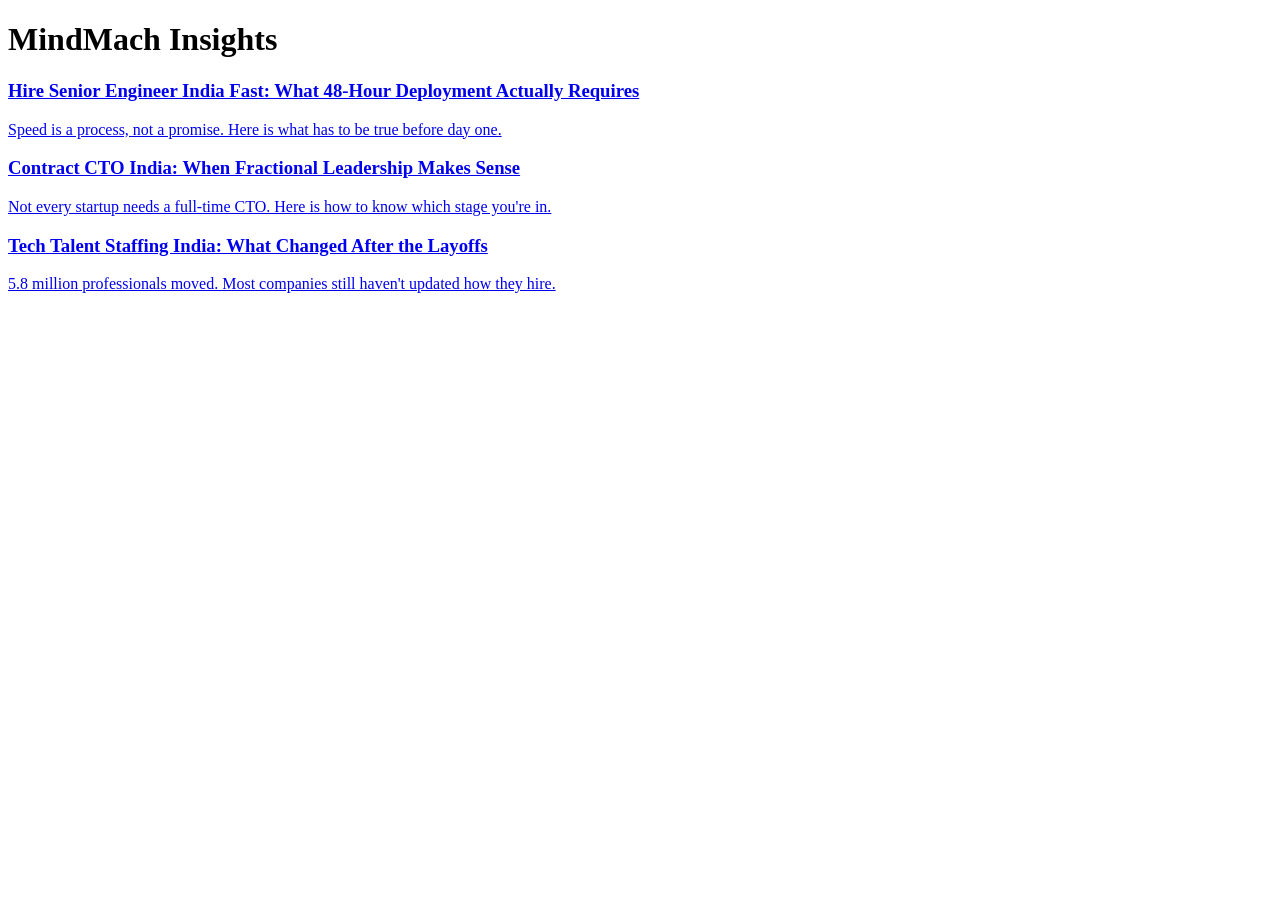
==== site/insights/index.html @ 14e053f3 "Auto-build insights pages" ====
<!DOCTYPE html>
<html lang="en"><head>
<meta charset="UTF-8"><meta name="viewport" content="width=device-width, initial-scale=1.0">
<title>Insights | MindMach</title>
</head><body>
<h1>MindMach Insights</h1>
<a href="/insights/hire-senior-engineer-india-fast.html"><h3>Hire Senior Engineer India Fast: What 48-Hour Deployment Actually Requires</h3><p>Speed is a process, not a promise. Here is what has to be true before day one.</p></a><a href="/insights/contract-cto-india.html"><h3>Contract CTO India: When Fractional Leadership Makes Sense</h3><p>Not every startup needs a full-time CTO. Here is how to know which stage you're in.</p></a><a href="/insights/tech-talent-staffing-india.html"><h3>Tech Talent Staffing India: What Changed After the Layoffs</h3><p>5.8 million professionals moved. Most companies still haven't updated how they hire.</p></a>
</body></html>
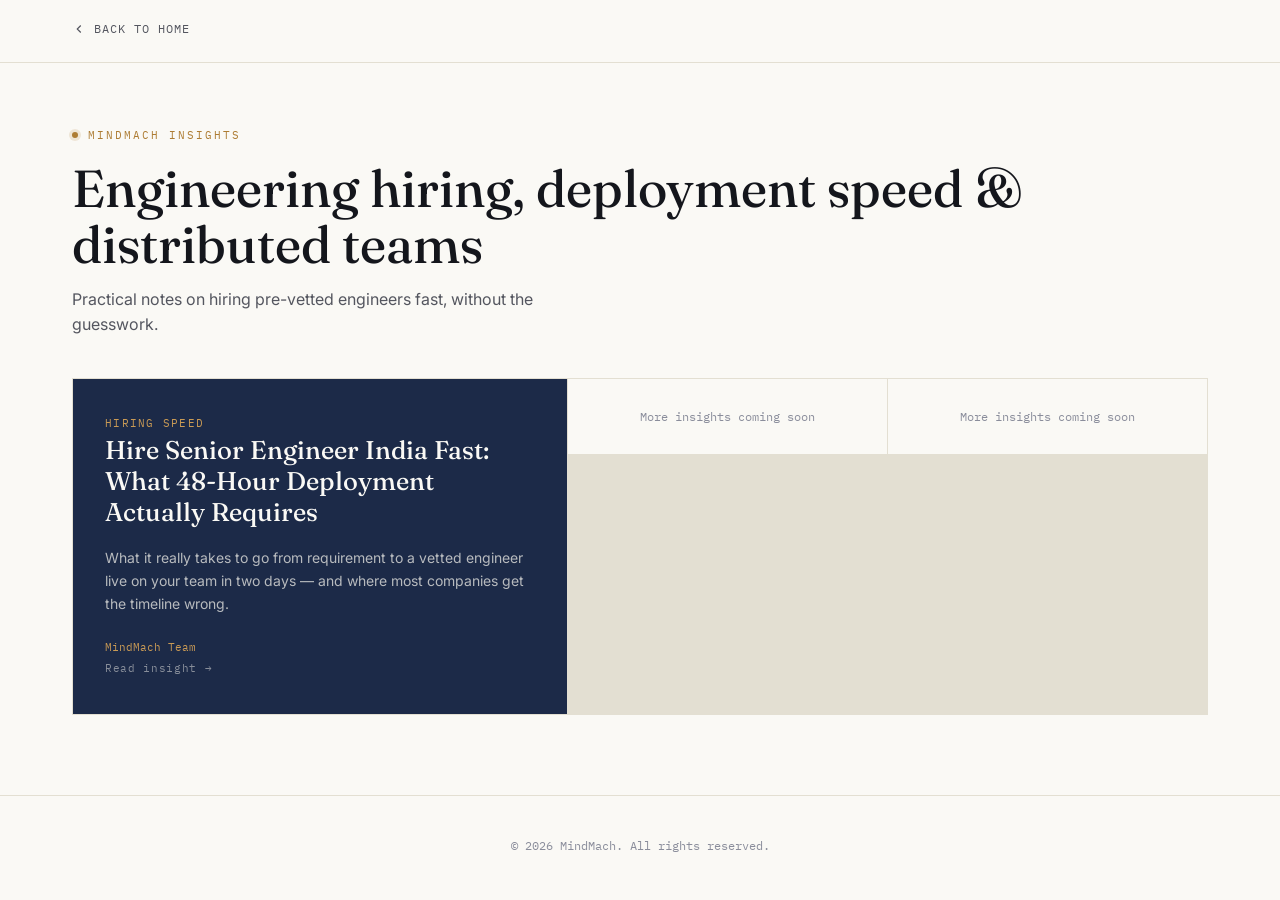
==== commit 97a22941: "Enhance index.html with meta tags and styles Added meta tags for description and preconnect links, a" ====
--- a/site/insights/index.html
+++ b/site/insights/index.html
@@ -1,8 +1,109 @@
 <!DOCTYPE html>
-<html lang="en"><head>
-<meta charset="UTF-8"><meta name="viewport" content="width=device-width, initial-scale=1.0">
+<html lang="en">
+<head>
+<meta charset="UTF-8">
+<meta name="viewport" content="width=device-width, initial-scale=1.0">
 <title>Insights | MindMach</title>
-</head><body>
-<h1>MindMach Insights</h1>
-<a href="/insights/hire-senior-engineer-india-fast.html"><h3>Hire Senior Engineer India Fast: What 48-Hour Deployment Actually Requires</h3><p>Speed is a process, not a promise. Here is what has to be true before day one.</p></a><a href="/insights/contract-cto-india.html"><h3>Contract CTO India: When Fractional Leadership Makes Sense</h3><p>Not every startup needs a full-time CTO. Here is how to know which stage you're in.</p></a><a href="/insights/tech-talent-staffing-india.html"><h3>Tech Talent Staffing India: What Changed After the Layoffs</h3><p>5.8 million professionals moved. Most companies still haven't updated how they hire.</p></a>
-</body></html>
+<meta name="description" content="Insights on engineering hiring, deployment speed, and building distributed teams from MindMach.">
+<link rel="preconnect" href="https://fonts.googleapis.com">
+<link rel="preconnect" href="https://fonts.gstatic.com" crossorigin>
+<link href="https://fonts.googleapis.com/css2?family=Fraunces:opsz,wght@9..144,340;9..144,460;9..144,560;9..144,650&family=Inter:wght@400;500;600&family=IBM+Plex+Mono:wght@400;500&display=swap" rel="stylesheet">
+<style>
+:root{
+  --paper:#FAF9F5; --paper-alt:#F1EEE5; --ink:#14161C; --ink-soft:#54565F;
+  --line:#E3DFD2; --navy:#1C2A48; --navy-dim:#33436A; --brass:#AD7C33;
+  --brass-soft:#C99A55; --mist:#8A8D9B; --radius:2px;
+}
+*{box-sizing:border-box; margin:0; padding:0;}
+html{scroll-behavior:smooth;}
+body{background:var(--paper); color:var(--ink); font-family:'Inter',sans-serif; font-size:16px; line-height:1.6;}
+a{color:inherit; text-decoration:none;}
+.wrap{max-width:1200px; margin:0 auto; padding:0 32px;}
+@media (max-width:700px){.wrap{padding:0 20px;}}
+
+.back-bar{position:sticky; top:0; z-index:50; background:rgba(250,249,245,.9); backdrop-filter:blur(10px); border-bottom:1px solid var(--line); padding:18px 0;}
+.back-link{display:inline-flex; align-items:center; gap:8px; font-family:'IBM Plex Mono',monospace; font-size:12px; letter-spacing:.08em; text-transform:uppercase; color:var(--ink-soft); transition:color .2s ease;}
+.back-link:hover{color:var(--navy);}
+.back-link svg{width:14px; height:14px; transition:transform .2s ease;}
+.back-link:hover svg{transform:translateX(-3px);}
+
+.insights-hero{padding:64px 0 40px;}
+.eyebrow{font-family:'IBM Plex Mono',monospace; font-size:11px; letter-spacing:.18em; text-transform:uppercase; color:var(--brass); display:flex; align-items:center; gap:10px; margin-bottom:16px;}
+.eyebrow::before{content:''; width:6px; height:6px; border-radius:50%; background:var(--brass); box-shadow:0 0 0 3px rgba(173,124,51,.16);}
+.insights-hero h1{font-family:'Fraunces',serif; font-weight:460; font-size:clamp(32px,4.6vw,52px); line-height:1.08; color:var(--ink); margin-bottom:14px;}
+.insights-hero p{color:var(--ink-soft); font-size:16px; max-width:520px;}
+
+.insights-grid{display:grid; grid-template-columns:1.55fr 1fr 1fr; grid-template-rows:auto auto; gap:1px; background:var(--line); border:1px solid var(--line); margin-bottom:80px;}
+@media (max-width:960px){.insights-grid{grid-template-columns:1fr 1fr;}}
+@media (max-width:620px){.insights-grid{grid-template-columns:1fr;}}
+
+.insight-card{background:var(--paper); padding:28px 26px; display:flex; flex-direction:column; gap:10px; text-decoration:none; color:inherit; transition:background .2s ease; cursor:pointer;}
+.insight-card:hover{background:var(--paper-alt);}
+.insight-card--lead{grid-row:1 / 3; background:var(--navy); padding:36px 32px; display:flex; flex-direction:column; gap:18px;}
+.insight-card--lead:hover{background:#233258;}
+@media (max-width:960px){.insight-card--lead{grid-row:auto;}}
+
+.ic-tag{font-family:'IBM Plex Mono',monospace; font-size:10.5px; letter-spacing:.12em; text-transform:uppercase; color:var(--brass); margin-bottom:4px;}
+.insight-card--lead .ic-tag{color:var(--brass-soft);}
+.ic-title{font-family:'Fraunces',serif; font-weight:460; font-size:clamp(17px,1.6vw,21px); line-height:1.2; color:var(--ink);}
+.insight-card--lead .ic-title{font-size:clamp(20px,2vw,27px); color:var(--paper);}
+.ic-excerpt{font-size:13.5px; line-height:1.65; color:var(--ink-soft); flex:1;}
+.insight-card--lead .ic-excerpt{color:rgba(244,242,236,.72); font-size:14px;}
+.ic-meta{display:flex; flex-direction:column; gap:4px; margin-top:6px;}
+.ic-author{font-family:'IBM Plex Mono',monospace; font-size:11px; color:var(--brass-soft);}
+.ic-read{font-family:'IBM Plex Mono',monospace; font-size:11px; letter-spacing:.06em; color:var(--mist); transition:color .2s ease;}
+.insight-card--lead .ic-read{color:rgba(244,242,236,.5);}
+.insight-card:hover .ic-read{color:var(--navy);}
+.insight-card--lead:hover .ic-read{color:var(--brass-soft);}
+
+.insight-card--empty{align-items:center; justify-content:center; color:var(--mist); font-family:'IBM Plex Mono',monospace; font-size:12px; text-align:center;}
+
+footer{border-top:1px solid var(--line); padding:40px 0; text-align:center; font-family:'IBM Plex Mono',monospace; font-size:12px; color:var(--mist);}
+</style>
+</head>
+<body>
+
+<div class="back-bar">
+  <div class="wrap">
+    <a class="back-link" href="/">
+      <svg viewBox="0 0 24 24" fill="none" stroke="currentColor" stroke-width="2"><path d="M15 18l-6-6 6-6"/></svg>
+      Back to Home
+    </a>
+  </div>
+</div>
+
+<section class="insights-hero">
+  <div class="wrap">
+    <div class="eyebrow">MindMach Insights</div>
+    <h1>Engineering hiring, deployment speed &amp; distributed teams</h1>
+    <p>Practical notes on hiring pre-vetted engineers fast, without the guesswork.</p>
+  </div>
+</section>
+
+<div class="wrap">
+  <div class="insights-grid">
+
+    <a class="insight-card insight-card--lead" href="/insights/hire-senior-engineer-india-fast.html">
+      <div>
+        <div class="ic-tag">Hiring Speed</div>
+        <div class="ic-title">Hire Senior Engineer India Fast: What 48-Hour Deployment Actually Requires</div>
+      </div>
+      <p class="ic-excerpt">What it really takes to go from requirement to a vetted engineer live on your team in two days — and where most companies get the timeline wrong.</p>
+      <div class="ic-meta">
+        <span class="ic-author">MindMach Team</span>
+        <span class="ic-read">Read insight →</span>
+      </div>
+    </a>
+
+    <div class="insight-card insight-card--empty">More insights coming soon</div>
+    <div class="insight-card insight-card--empty">More insights coming soon</div>
+
+  </div>
+</div>
+
+<footer>
+  <div class="wrap">&copy; 2026 MindMach. All rights reserved.</div>
+</footer>
+
+</body>
+</html>
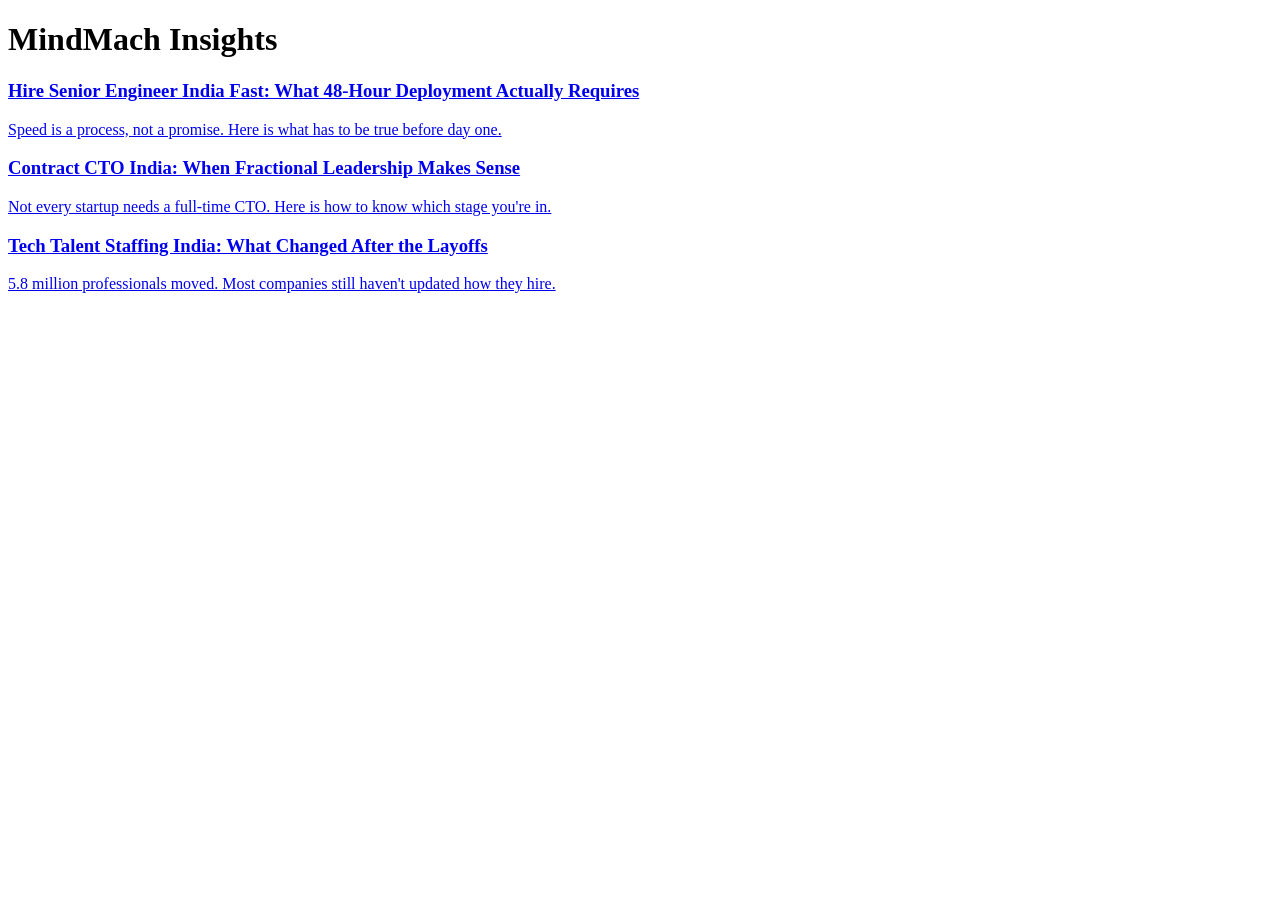
==== commit d637d195: "Auto-build insights pages" ====
--- a/site/insights/index.html
+++ b/site/insights/index.html
@@ -1,109 +1,8 @@
 <!DOCTYPE html>
-<html lang="en">
-<head>
-<meta charset="UTF-8">
-<meta name="viewport" content="width=device-width, initial-scale=1.0">
+<html lang="en"><head>
+<meta charset="UTF-8"><meta name="viewport" content="width=device-width, initial-scale=1.0">
 <title>Insights | MindMach</title>
-<meta name="description" content="Insights on engineering hiring, deployment speed, and building distributed teams from MindMach.">
-<link rel="preconnect" href="https://fonts.googleapis.com">
-<link rel="preconnect" href="https://fonts.gstatic.com" crossorigin>
-<link href="https://fonts.googleapis.com/css2?family=Fraunces:opsz,wght@9..144,340;9..144,460;9..144,560;9..144,650&family=Inter:wght@400;500;600&family=IBM+Plex+Mono:wght@400;500&display=swap" rel="stylesheet">
-<style>
-:root{
-  --paper:#FAF9F5; --paper-alt:#F1EEE5; --ink:#14161C; --ink-soft:#54565F;
-  --line:#E3DFD2; --navy:#1C2A48; --navy-dim:#33436A; --brass:#AD7C33;
-  --brass-soft:#C99A55; --mist:#8A8D9B; --radius:2px;
-}
-*{box-sizing:border-box; margin:0; padding:0;}
-html{scroll-behavior:smooth;}
-body{background:var(--paper); color:var(--ink); font-family:'Inter',sans-serif; font-size:16px; line-height:1.6;}
-a{color:inherit; text-decoration:none;}
-.wrap{max-width:1200px; margin:0 auto; padding:0 32px;}
-@media (max-width:700px){.wrap{padding:0 20px;}}
-
-.back-bar{position:sticky; top:0; z-index:50; background:rgba(250,249,245,.9); backdrop-filter:blur(10px); border-bottom:1px solid var(--line); padding:18px 0;}
-.back-link{display:inline-flex; align-items:center; gap:8px; font-family:'IBM Plex Mono',monospace; font-size:12px; letter-spacing:.08em; text-transform:uppercase; color:var(--ink-soft); transition:color .2s ease;}
-.back-link:hover{color:var(--navy);}
-.back-link svg{width:14px; height:14px; transition:transform .2s ease;}
-.back-link:hover svg{transform:translateX(-3px);}
-
-.insights-hero{padding:64px 0 40px;}
-.eyebrow{font-family:'IBM Plex Mono',monospace; font-size:11px; letter-spacing:.18em; text-transform:uppercase; color:var(--brass); display:flex; align-items:center; gap:10px; margin-bottom:16px;}
-.eyebrow::before{content:''; width:6px; height:6px; border-radius:50%; background:var(--brass); box-shadow:0 0 0 3px rgba(173,124,51,.16);}
-.insights-hero h1{font-family:'Fraunces',serif; font-weight:460; font-size:clamp(32px,4.6vw,52px); line-height:1.08; color:var(--ink); margin-bottom:14px;}
-.insights-hero p{color:var(--ink-soft); font-size:16px; max-width:520px;}
-
-.insights-grid{display:grid; grid-template-columns:1.55fr 1fr 1fr; grid-template-rows:auto auto; gap:1px; background:var(--line); border:1px solid var(--line); margin-bottom:80px;}
-@media (max-width:960px){.insights-grid{grid-template-columns:1fr 1fr;}}
-@media (max-width:620px){.insights-grid{grid-template-columns:1fr;}}
-
-.insight-card{background:var(--paper); padding:28px 26px; display:flex; flex-direction:column; gap:10px; text-decoration:none; color:inherit; transition:background .2s ease; cursor:pointer;}
-.insight-card:hover{background:var(--paper-alt);}
-.insight-card--lead{grid-row:1 / 3; background:var(--navy); padding:36px 32px; display:flex; flex-direction:column; gap:18px;}
-.insight-card--lead:hover{background:#233258;}
-@media (max-width:960px){.insight-card--lead{grid-row:auto;}}
-
-.ic-tag{font-family:'IBM Plex Mono',monospace; font-size:10.5px; letter-spacing:.12em; text-transform:uppercase; color:var(--brass); margin-bottom:4px;}
-.insight-card--lead .ic-tag{color:var(--brass-soft);}
-.ic-title{font-family:'Fraunces',serif; font-weight:460; font-size:clamp(17px,1.6vw,21px); line-height:1.2; color:var(--ink);}
-.insight-card--lead .ic-title{font-size:clamp(20px,2vw,27px); color:var(--paper);}
-.ic-excerpt{font-size:13.5px; line-height:1.65; color:var(--ink-soft); flex:1;}
-.insight-card--lead .ic-excerpt{color:rgba(244,242,236,.72); font-size:14px;}
-.ic-meta{display:flex; flex-direction:column; gap:4px; margin-top:6px;}
-.ic-author{font-family:'IBM Plex Mono',monospace; font-size:11px; color:var(--brass-soft);}
-.ic-read{font-family:'IBM Plex Mono',monospace; font-size:11px; letter-spacing:.06em; color:var(--mist); transition:color .2s ease;}
-.insight-card--lead .ic-read{color:rgba(244,242,236,.5);}
-.insight-card:hover .ic-read{color:var(--navy);}
-.insight-card--lead:hover .ic-read{color:var(--brass-soft);}
-
-.insight-card--empty{align-items:center; justify-content:center; color:var(--mist); font-family:'IBM Plex Mono',monospace; font-size:12px; text-align:center;}
-
-footer{border-top:1px solid var(--line); padding:40px 0; text-align:center; font-family:'IBM Plex Mono',monospace; font-size:12px; color:var(--mist);}
-</style>
-</head>
-<body>
-
-<div class="back-bar">
-  <div class="wrap">
-    <a class="back-link" href="/">
-      <svg viewBox="0 0 24 24" fill="none" stroke="currentColor" stroke-width="2"><path d="M15 18l-6-6 6-6"/></svg>
-      Back to Home
-    </a>
-  </div>
-</div>
-
-<section class="insights-hero">
-  <div class="wrap">
-    <div class="eyebrow">MindMach Insights</div>
-    <h1>Engineering hiring, deployment speed &amp; distributed teams</h1>
-    <p>Practical notes on hiring pre-vetted engineers fast, without the guesswork.</p>
-  </div>
-</section>
-
-<div class="wrap">
-  <div class="insights-grid">
-
-    <a class="insight-card insight-card--lead" href="/insights/hire-senior-engineer-india-fast.html">
-      <div>
-        <div class="ic-tag">Hiring Speed</div>
-        <div class="ic-title">Hire Senior Engineer India Fast: What 48-Hour Deployment Actually Requires</div>
-      </div>
-      <p class="ic-excerpt">What it really takes to go from requirement to a vetted engineer live on your team in two days — and where most companies get the timeline wrong.</p>
-      <div class="ic-meta">
-        <span class="ic-author">MindMach Team</span>
-        <span class="ic-read">Read insight →</span>
-      </div>
-    </a>
-
-    <div class="insight-card insight-card--empty">More insights coming soon</div>
-    <div class="insight-card insight-card--empty">More insights coming soon</div>
-
-  </div>
-</div>
-
-<footer>
-  <div class="wrap">&copy; 2026 MindMach. All rights reserved.</div>
-</footer>
-
-</body>
-</html>
+</head><body>
+<h1>MindMach Insights</h1>
+<a href="/insights/hire-senior-engineer-india-fast.html"><h3>Hire Senior Engineer India Fast: What 48-Hour Deployment Actually Requires</h3><p>Speed is a process, not a promise. Here is what has to be true before day one.</p></a><a href="/insights/contract-cto-india.html"><h3>Contract CTO India: When Fractional Leadership Makes Sense</h3><p>Not every startup needs a full-time CTO. Here is how to know which stage you're in.</p></a><a href="/insights/tech-talent-staffing-india.html"><h3>Tech Talent Staffing India: What Changed After the Layoffs</h3><p>5.8 million professionals moved. Most companies still haven't updated how they hire.</p></a>
+</body></html>
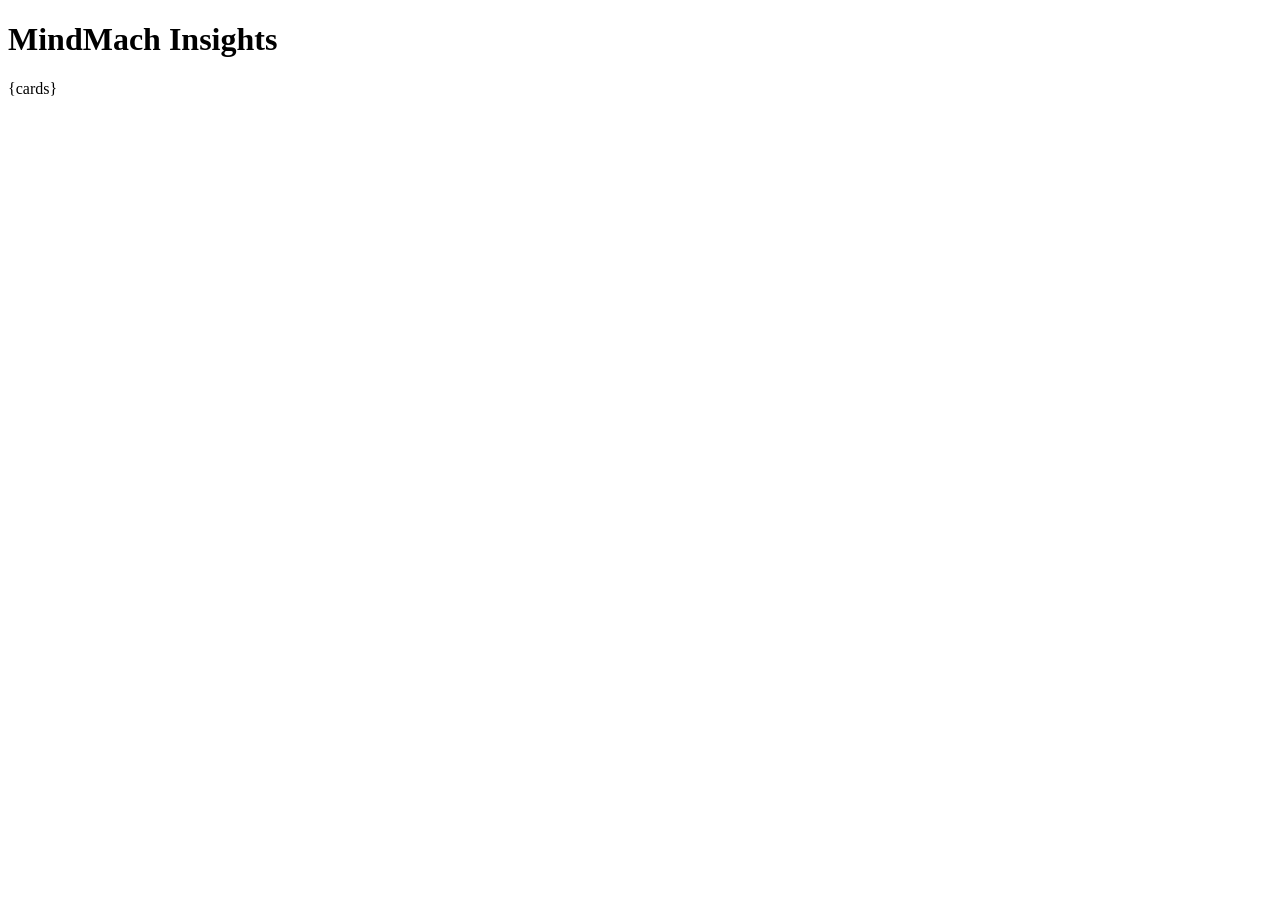
==== commit c54e3af9: "Auto-build insights pages" ====
--- a/site/insights/index.html
+++ b/site/insights/index.html
@@ -4,5 +4,5 @@
 <title>Insights | MindMach</title>
 </head><body>
 <h1>MindMach Insights</h1>
-<a href="/insights/hire-senior-engineer-india-fast.html"><h3>Hire Senior Engineer India Fast: What 48-Hour Deployment Actually Requires</h3><p>Speed is a process, not a promise. Here is what has to be true before day one.</p></a><a href="/insights/contract-cto-india.html"><h3>Contract CTO India: When Fractional Leadership Makes Sense</h3><p>Not every startup needs a full-time CTO. Here is how to know which stage you're in.</p></a><a href="/insights/tech-talent-staffing-india.html"><h3>Tech Talent Staffing India: What Changed After the Layoffs</h3><p>5.8 million professionals moved. Most companies still haven't updated how they hire.</p></a>
+{cards}
 </body></html>
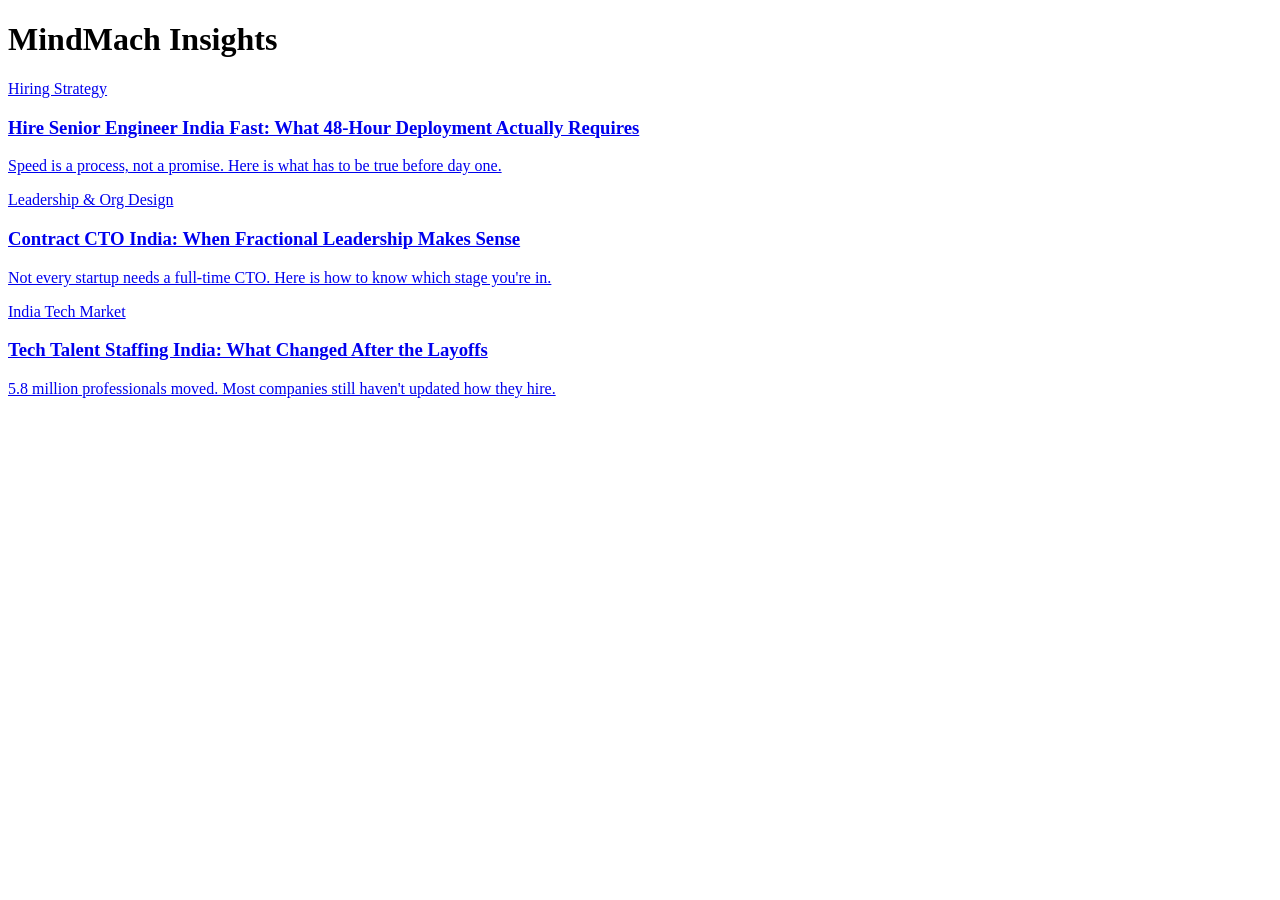
==== commit 4b456b7a: "Auto-build insights pages" ====
--- a/site/insights/index.html
+++ b/site/insights/index.html
@@ -4,5 +4,5 @@
 <title>Insights | MindMach</title>
 </head><body>
 <h1>MindMach Insights</h1>
-{cards}
+<a class="insight-card" href="/insights/hire-senior-engineer-india-fast.html"><div class="ic-tag">Hiring Strategy</div><h3 class="ic-title">Hire Senior Engineer India Fast: What 48-Hour Deployment Actually Requires</h3><p class="ic-excerpt">Speed is a process, not a promise. Here is what has to be true before day one.</p></a><a class="insight-card" href="/insights/contract-cto-india.html"><div class="ic-tag">Leadership & Org Design</div><h3 class="ic-title">Contract CTO India: When Fractional Leadership Makes Sense</h3><p class="ic-excerpt">Not every startup needs a full-time CTO. Here is how to know which stage you're in.</p></a><a class="insight-card" href="/insights/tech-talent-staffing-india.html"><div class="ic-tag">India Tech Market</div><h3 class="ic-title">Tech Talent Staffing India: What Changed After the Layoffs</h3><p class="ic-excerpt">5.8 million professionals moved. Most companies still haven't updated how they hire.</p></a>
 </body></html>
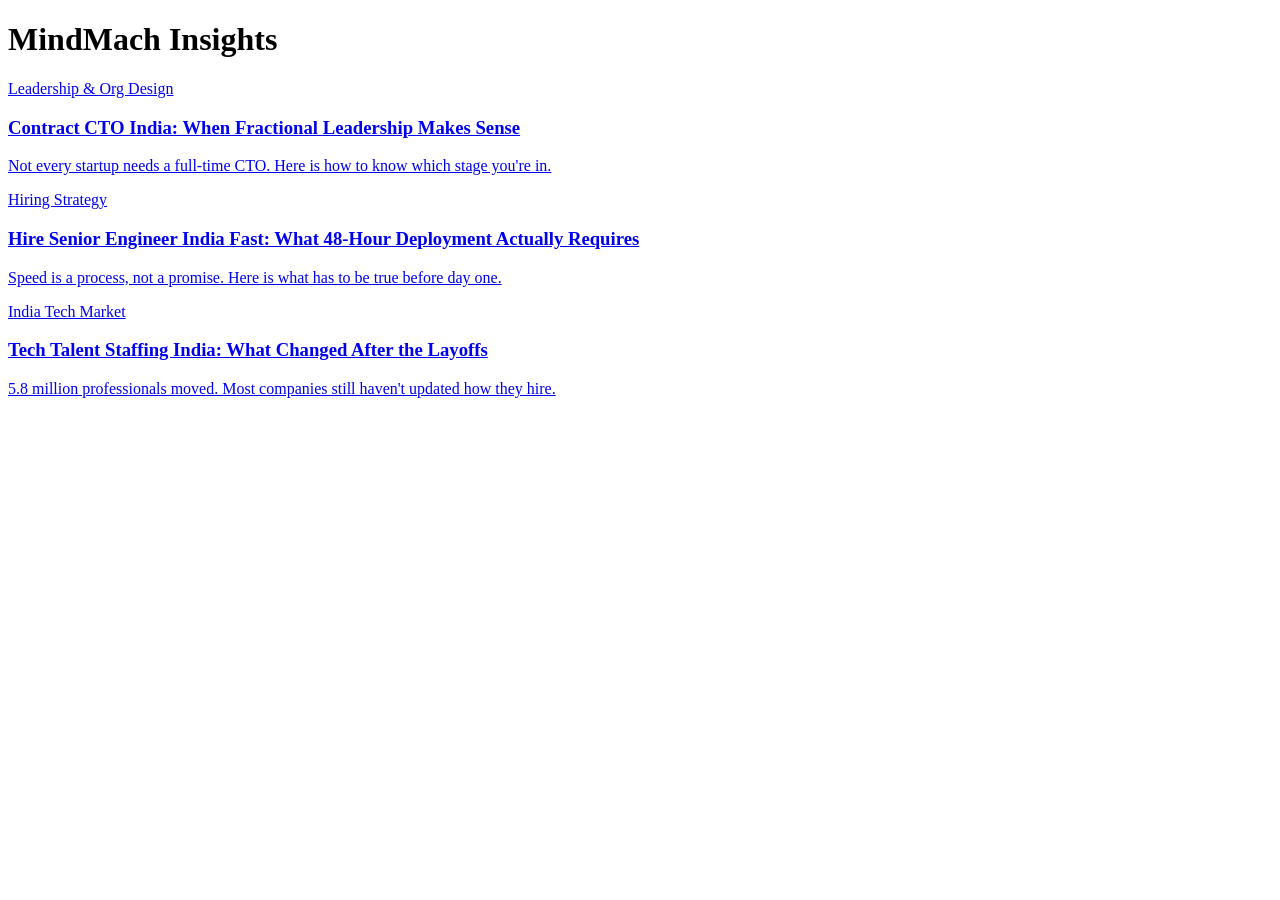
==== commit 6b3aeeac: "Auto-build insights pages" ====
--- a/site/insights/index.html
+++ b/site/insights/index.html
@@ -4,5 +4,5 @@
 <title>Insights | MindMach</title>
 </head><body>
 <h1>MindMach Insights</h1>
-<a class="insight-card" href="/insights/hire-senior-engineer-india-fast.html"><div class="ic-tag">Hiring Strategy</div><h3 class="ic-title">Hire Senior Engineer India Fast: What 48-Hour Deployment Actually Requires</h3><p class="ic-excerpt">Speed is a process, not a promise. Here is what has to be true before day one.</p></a><a class="insight-card" href="/insights/contract-cto-india.html"><div class="ic-tag">Leadership & Org Design</div><h3 class="ic-title">Contract CTO India: When Fractional Leadership Makes Sense</h3><p class="ic-excerpt">Not every startup needs a full-time CTO. Here is how to know which stage you're in.</p></a><a class="insight-card" href="/insights/tech-talent-staffing-india.html"><div class="ic-tag">India Tech Market</div><h3 class="ic-title">Tech Talent Staffing India: What Changed After the Layoffs</h3><p class="ic-excerpt">5.8 million professionals moved. Most companies still haven't updated how they hire.</p></a>
+<a class="insight-card" href="/insights/contract-cto-india.html"><div class="ic-tag">Leadership &amp; Org Design</div><h3 class="ic-title">Contract CTO India: When Fractional Leadership Makes Sense</h3><p class="ic-excerpt">Not every startup needs a full-time CTO. Here is how to know which stage you&#x27;re in.</p></a><a class="insight-card" href="/insights/hire-senior-engineer-india-fast.html"><div class="ic-tag">Hiring Strategy</div><h3 class="ic-title">Hire Senior Engineer India Fast: What 48-Hour Deployment Actually Requires</h3><p class="ic-excerpt">Speed is a process, not a promise. Here is what has to be true before day one.</p></a><a class="insight-card" href="/insights/tech-talent-staffing-india.html"><div class="ic-tag">India Tech Market</div><h3 class="ic-title">Tech Talent Staffing India: What Changed After the Layoffs</h3><p class="ic-excerpt">5.8 million professionals moved. Most companies still haven&#x27;t updated how they hire.</p></a>
 </body></html>
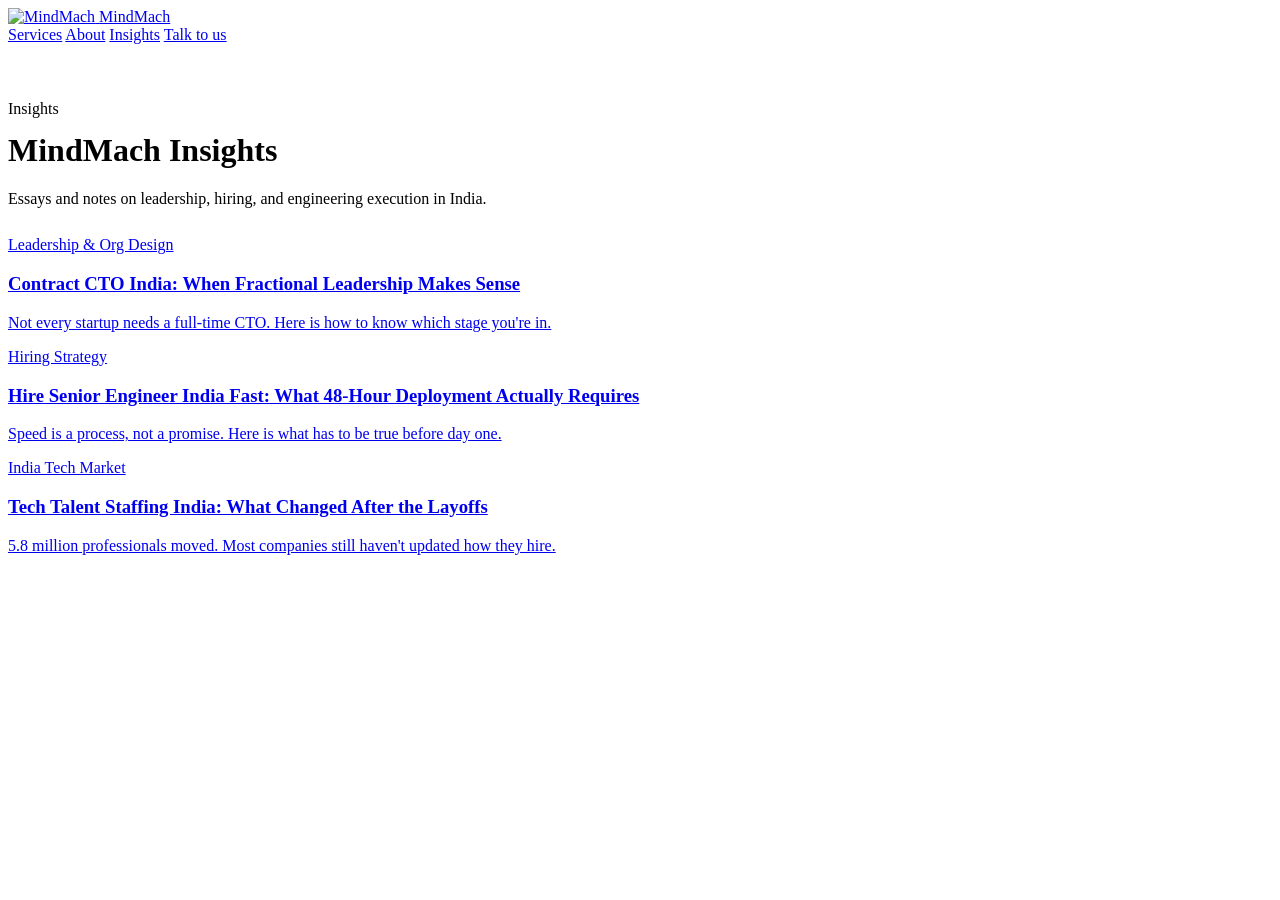
==== commit 964c1a32: "Auto-build insights pages" ====
--- a/site/insights/index.html
+++ b/site/insights/index.html
@@ -1,8 +1,37 @@
 <!DOCTYPE html>
-<html lang="en"><head>
-<meta charset="UTF-8"><meta name="viewport" content="width=device-width, initial-scale=1.0">
+<html lang="en">
+<head>
+<meta charset="UTF-8">
+<meta name="viewport" content="width=device-width, initial-scale=1.0">
 <title>Insights | MindMach</title>
-</head><body>
-<h1>MindMach Insights</h1>
-<a class="insight-card" href="/insights/contract-cto-india.html"><div class="ic-tag">Leadership &amp; Org Design</div><h3 class="ic-title">Contract CTO India: When Fractional Leadership Makes Sense</h3><p class="ic-excerpt">Not every startup needs a full-time CTO. Here is how to know which stage you&#x27;re in.</p></a><a class="insight-card" href="/insights/hire-senior-engineer-india-fast.html"><div class="ic-tag">Hiring Strategy</div><h3 class="ic-title">Hire Senior Engineer India Fast: What 48-Hour Deployment Actually Requires</h3><p class="ic-excerpt">Speed is a process, not a promise. Here is what has to be true before day one.</p></a><a class="insight-card" href="/insights/tech-talent-staffing-india.html"><div class="ic-tag">India Tech Market</div><h3 class="ic-title">Tech Talent Staffing India: What Changed After the Layoffs</h3><p class="ic-excerpt">5.8 million professionals moved. Most companies still haven&#x27;t updated how they hire.</p></a>
-</body></html>
+<link rel="stylesheet" href="/index-DcSPR8pZ.css">
+</head>
+<body class="noise-overlay">
+<header id="top">
+  <div class="wrap row">
+    <a class="brand" href="/">
+      <img src="/favicon.svg" alt="MindMach">
+      <span>MindMach</span>
+    </a>
+    <nav class="navlinks">
+      <a href="/#services">Services</a>
+      <a href="/#about">About</a>
+      <a href="/insights/">Insights</a>
+      <a href="/#contact" class="btn btn-primary">Talk to us</a>
+    </nav>
+  </div>
+</header>
+
+<main class="wrap" style="padding:56px 0 80px;">
+  <div class="eyebrow">Insights</div>
+  <h1 style="margin-top:14px;">MindMach Insights</h1>
+  <p style="max-width:640px;color:var(--ink-soft);margin:14px 0 28px;">
+    Essays and notes on leadership, hiring, and engineering execution in India.
+  </p>
+
+  <section class="insights-grid">
+    <a class="insight-card" href="/insights/contract-cto-india.html"><div class="ic-tag">Leadership &amp; Org Design</div><h3 class="ic-title">Contract CTO India: When Fractional Leadership Makes Sense</h3><p class="ic-excerpt">Not every startup needs a full-time CTO. Here is how to know which stage you&#x27;re in.</p></a><a class="insight-card" href="/insights/hire-senior-engineer-india-fast.html"><div class="ic-tag">Hiring Strategy</div><h3 class="ic-title">Hire Senior Engineer India Fast: What 48-Hour Deployment Actually Requires</h3><p class="ic-excerpt">Speed is a process, not a promise. Here is what has to be true before day one.</p></a><a class="insight-card" href="/insights/tech-talent-staffing-india.html"><div class="ic-tag">India Tech Market</div><h3 class="ic-title">Tech Talent Staffing India: What Changed After the Layoffs</h3><p class="ic-excerpt">5.8 million professionals moved. Most companies still haven&#x27;t updated how they hire.</p></a>
+  </section>
+</main>
+</body>
+</html>
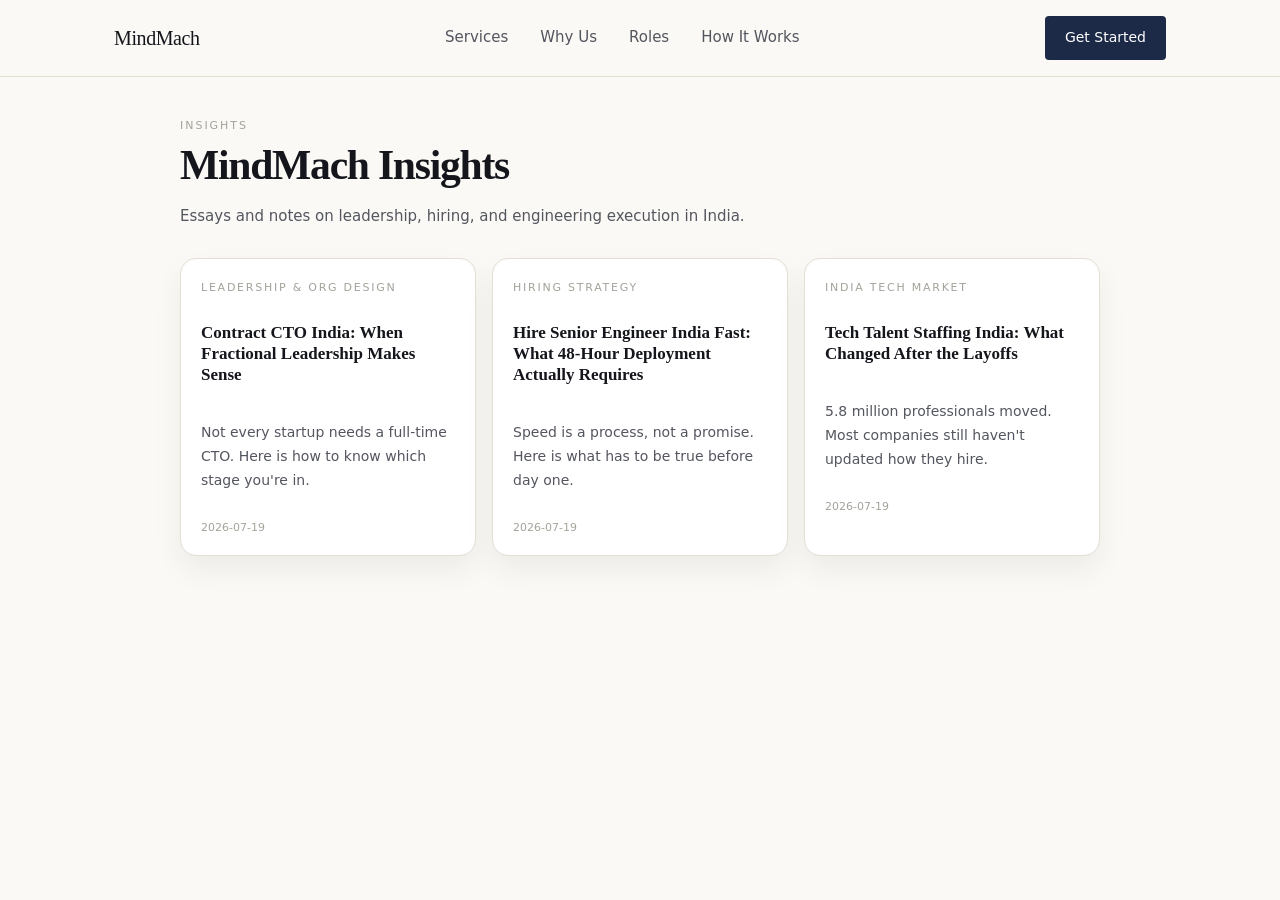
==== commit 5bf32942: "Auto-build insights pages" ====
--- a/site/insights/index.html
+++ b/site/insights/index.html
@@ -1,37 +1,224 @@
 <!DOCTYPE html>
 <html lang="en">
 <head>
-<meta charset="UTF-8">
-<meta name="viewport" content="width=device-width, initial-scale=1.0">
-<title>Insights | MindMach</title>
-<link rel="stylesheet" href="/index-DcSPR8pZ.css">
+  <meta charset="UTF-8">
+  <meta name="viewport" content="width=device-width, initial-scale=1.0">
+  <title>Insights | MindMach</title>
+  <meta name="description" content="MindMach Insights — essays and notes on leadership, hiring, and engineering execution in India.">
+  <style>
+    :root {
+      --font-display: "Fraunces", Georgia, serif;
+      --font-body: system-ui, -apple-system, BlinkMacSystemFont, "Inter", sans-serif;
+      --bg: #faf9f5;
+      --bg-card: #ffffff;
+      --ink: #14161c;
+      --ink-soft: #54565f;
+      --ink-faint: #a3a29a;
+      --accent: #1c2a48;
+      --accent-soft: #eef0f7;
+      --border: #e3dfd2;
+      --radius-lg: 16px;
+      --shadow-sm: 0 14px 30px rgba(20, 22, 28, 0.06);
+    }
+
+    * { box-sizing: border-box; }
+
+    body {
+      margin: 0;
+      font-family: var(--font-body);
+      background: var(--bg);
+      color: var(--ink);
+      -webkit-font-smoothing: antialiased;
+      line-height: 1.7;
+    }
+
+    a { color: inherit; text-decoration: none; }
+
+    /* Header – matches main site menu items only */
+    .mm-header {
+      background: #faf9f5;
+      border-bottom: 1px solid #e3dfd2;
+    }
+
+    .mm-header-inner {
+      max-width: 1100px;
+      margin: 0 auto;
+      padding: 16px 24px;
+      display: flex;
+      align-items: center;
+      justify-content: space-between;
+      gap: 32px;
+    }
+
+    .mm-brand {
+      font-family: var(--font-display);
+      font-size: 20px;
+      letter-spacing: -0.02em;
+      color: #14161c;
+    }
+
+    .mm-nav {
+      display: flex;
+      gap: 32px;
+      font-size: 15px;
+      color: var(--ink-soft);
+    }
+
+    .mm-nav a:hover {
+      color: var(--accent);
+      text-decoration: underline;
+    }
+
+    .mm-cta {
+      padding: 10px 20px;
+      border-radius: 4px;
+      background: #1c2a48;
+      color: #ffffff;
+      font-size: 14px;
+    }
+
+    .mm-cta:hover {
+      background: #162036;
+    }
+
+    @media (max-width: 720px) {
+      .mm-header-inner {
+        flex-wrap: wrap;
+        justify-content: center;
+        gap: 16px;
+      }
+      .mm-nav {
+        gap: 18px;
+        font-size: 14px;
+        flex-wrap: wrap;
+        justify-content: center;
+      }
+    }
+
+    /* Page layout */
+    .page-wrap {
+      max-width: 960px;
+      margin: 0 auto;
+      padding: 40px 20px 72px;
+    }
+
+    .eyebrow {
+      font-size: 11px;
+      letter-spacing: 0.18em;
+      text-transform: uppercase;
+      color: var(--ink-faint);
+      margin-bottom: 8px;
+    }
+
+    h1 {
+      margin: 0 0 10px;
+      font-family: var(--font-display);
+      font-size: clamp(2rem, 3.4vw, 2.6rem);
+      letter-spacing: -0.03em;
+      line-height: 1.1;
+    }
+
+    .intro {
+      max-width: 640px;
+      font-size: 15px;
+      color: var(--ink-soft);
+      margin-bottom: 28px;
+    }
+
+    .grid {
+      display: grid;
+      grid-template-columns: repeat(auto-fit, minmax(260px, 1fr));
+      gap: 16px;
+    }
+
+    .card {
+      background: var(--bg-card);
+      border: 1px solid var(--border);
+      border-radius: var(--radius-lg);
+      padding: 20px 20px 18px;
+      box-shadow: var(--shadow-sm);
+      display: flex;
+      flex-direction: column;
+      gap: 8px;
+      transition: transform 0.12s ease, box-shadow 0.12s ease;
+    }
+
+    .card:hover {
+      transform: translateY(-2px);
+      box-shadow: 0 18px 34px rgba(20, 22, 28, 0.10);
+    }
+
+    .card-tag {
+      font-size: 11px;
+      letter-spacing: 0.16em;
+      text-transform: uppercase;
+      color: var(--ink-faint);
+      margin-bottom: 2px;
+    }
+
+    .card-title {
+      font-family: var(--font-display);
+      font-size: 17px;
+      line-height: 1.25;
+    }
+
+    .card-deck {
+      font-size: 14px;
+      color: var(--ink-soft);
+    }
+
+    .card-meta {
+      margin-top: 4px;
+      font-size: 11px;
+      color: var(--ink-faint);
+    }
+  </style>
 </head>
-<body class="noise-overlay">
-<header id="top">
-  <div class="wrap row">
-    <a class="brand" href="/">
-      <img src="/favicon.svg" alt="MindMach">
-      <span>MindMach</span>
+<body>
+  <header class="mm-header">
+    <div class="mm-header-inner">
+      <a href="/" class="mm-brand">MindMach</a>
+      <nav class="mm-nav">
+        <a href="/#services">Services</a>
+        <a href="/#why-us">Why Us</a>
+        <a href="/#roles">Roles</a>
+        <a href="/#how-it-works">How It Works</a>
+      </nav>
+      <a href="/#contact" class="mm-cta">Get Started</a>
+    </div>
+  </header>
+
+  <main class="page-wrap">
+    <div class="eyebrow">Insights</div>
+    <h1>MindMach Insights</h1>
+    <p class="intro">
+      Essays and notes on leadership, hiring, and engineering execution in India.
+    </p>
+
+    <section class="grid">
+      
+    <a class="card" href="/insights/contract-cto-india.html">
+      <div class="card-tag">Leadership &amp; Org Design</div>
+      <h2 class="card-title">Contract CTO India: When Fractional Leadership Makes Sense</h2>
+      <p class="card-deck">Not every startup needs a full-time CTO. Here is how to know which stage you&#x27;re in.</p>
+      <div class="card-meta">2026-07-19</div>
     </a>
-    <nav class="navlinks">
-      <a href="/#services">Services</a>
-      <a href="/#about">About</a>
-      <a href="/insights/">Insights</a>
-      <a href="/#contact" class="btn btn-primary">Talk to us</a>
-    </nav>
-  </div>
-</header>
-
-<main class="wrap" style="padding:56px 0 80px;">
-  <div class="eyebrow">Insights</div>
-  <h1 style="margin-top:14px;">MindMach Insights</h1>
-  <p style="max-width:640px;color:var(--ink-soft);margin:14px 0 28px;">
-    Essays and notes on leadership, hiring, and engineering execution in India.
-  </p>
-
-  <section class="insights-grid">
-    <a class="insight-card" href="/insights/contract-cto-india.html"><div class="ic-tag">Leadership &amp; Org Design</div><h3 class="ic-title">Contract CTO India: When Fractional Leadership Makes Sense</h3><p class="ic-excerpt">Not every startup needs a full-time CTO. Here is how to know which stage you&#x27;re in.</p></a><a class="insight-card" href="/insights/hire-senior-engineer-india-fast.html"><div class="ic-tag">Hiring Strategy</div><h3 class="ic-title">Hire Senior Engineer India Fast: What 48-Hour Deployment Actually Requires</h3><p class="ic-excerpt">Speed is a process, not a promise. Here is what has to be true before day one.</p></a><a class="insight-card" href="/insights/tech-talent-staffing-india.html"><div class="ic-tag">India Tech Market</div><h3 class="ic-title">Tech Talent Staffing India: What Changed After the Layoffs</h3><p class="ic-excerpt">5.8 million professionals moved. Most companies still haven&#x27;t updated how they hire.</p></a>
-  </section>
-</main>
+    
+    <a class="card" href="/insights/hire-senior-engineer-india-fast.html">
+      <div class="card-tag">Hiring Strategy</div>
+      <h2 class="card-title">Hire Senior Engineer India Fast: What 48-Hour Deployment Actually Requires</h2>
+      <p class="card-deck">Speed is a process, not a promise. Here is what has to be true before day one.</p>
+      <div class="card-meta">2026-07-19</div>
+    </a>
+    
+    <a class="card" href="/insights/tech-talent-staffing-india.html">
+      <div class="card-tag">India Tech Market</div>
+      <h2 class="card-title">Tech Talent Staffing India: What Changed After the Layoffs</h2>
+      <p class="card-deck">5.8 million professionals moved. Most companies still haven&#x27;t updated how they hire.</p>
+      <div class="card-meta">2026-07-19</div>
+    </a>
+    
+    </section>
+  </main>
 </body>
 </html>
